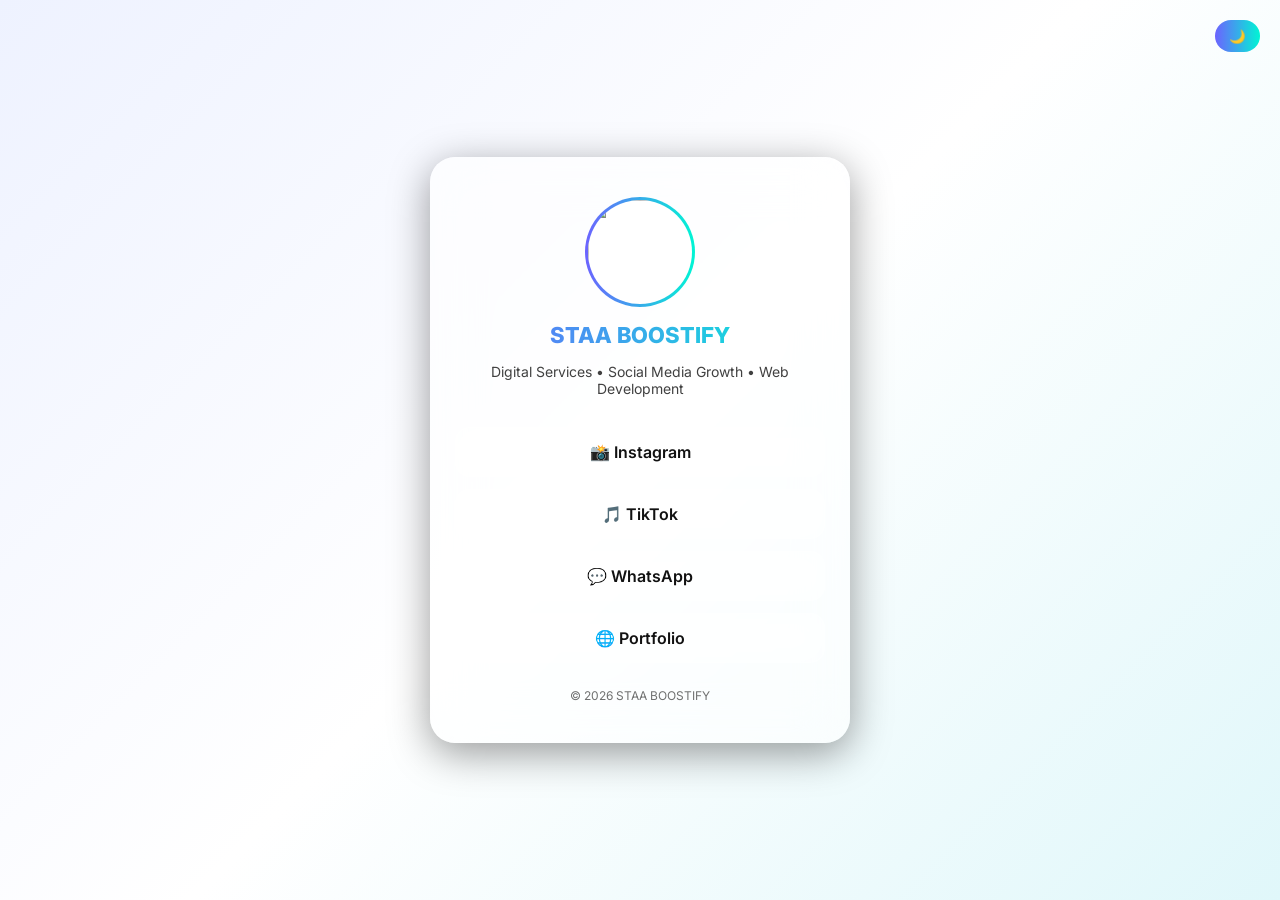
==== index.html @ e07e8918 "Add files via upload" ====
<!DOCTYPE html>
<html lang="id">
<head>
<meta charset="UTF-8">
<meta name="viewport" content="width=device-width, initial-scale=1.0">
<title>STAA BOOSTIFY</title>
<link href="https://fonts.googleapis.com/css2?family=Inter:wght@400;600;700;800&display=swap" rel="stylesheet">

<style>
:root{
  --accent1:#6C63FF;
  --accent2:#00F5D4;
}

*{
  margin:0;
  padding:0;
  box-sizing:border-box;
  font-family:'Inter',sans-serif;
}

body{
  min-height:100vh;
  display:flex;
  justify-content:center;
  align-items:center;
  background:radial-gradient(circle at top left,#0f2027,#203a43,#2c5364);
  color:#fff;
  transition:0.4s ease;
}

body.light{
  background:linear-gradient(135deg,#eef2ff,#ffffff,#e0f7fa);
  color:#111;
}

.toggle{
  position:absolute;
  top:20px;
  right:20px;
  border:none;
  padding:8px 14px;
  border-radius:30px;
  cursor:pointer;
  font-weight:600;
  background:linear-gradient(90deg,var(--accent1),var(--accent2));
  color:#fff;
}

.container{
  width:95%;
  max-width:420px;
  padding:40px 25px;
  border-radius:25px;
  backdrop-filter:blur(25px);
  background:rgba(255,255,255,0.07);
  box-shadow:0 10px 40px rgba(0,0,0,0.4);
  text-align:center;
  animation:fadeUp 1s ease;
}

body.light .container{
  background:rgba(255,255,255,0.6);
}

.profile{
  width:110px;
  height:110px;
  border-radius:50%;
  object-fit:cover;
  border:3px solid transparent;
  background:linear-gradient(#fff,#fff) padding-box,
             linear-gradient(90deg,var(--accent1),var(--accent2)) border-box;
  margin-bottom:15px;
  animation:float 4s ease-in-out infinite;
}

h1{
  font-weight:800;
  font-size:22px;
  background:linear-gradient(90deg,var(--accent1),var(--accent2));
  -webkit-background-clip:text;
  -webkit-text-fill-color:transparent;
}

.bio{
  font-size:14px;
  opacity:0.8;
  margin:15px 0 30px;
}

.link{
  display:block;
  margin:12px 0;
  padding:14px;
  border-radius:15px;
  text-decoration:none;
  font-weight:600;
  color:inherit;
  backdrop-filter:blur(15px);
  background:rgba(255,255,255,0.1);
  border:1px solid rgba(255,255,255,0.2);
  transition:0.4s;
  opacity:0;
  transform:translateY(20px);
}

.link.show{
  opacity:1;
  transform:translateY(0);
}

.link:hover{
  transform:translateY(-5px) scale(1.05);
  background:linear-gradient(90deg,var(--accent1),var(--accent2));
  color:#fff;
}

footer{
  margin-top:25px;
  font-size:12px;
  opacity:0.6;
}

@keyframes fadeUp{
  from{opacity:0; transform:translateY(30px);}
  to{opacity:1; transform:translateY(0);}
}

@keyframes float{
  0%{transform:translateY(0);}
  50%{transform:translateY(-12px);}
  100%{transform:translateY(0);}
}
</style>
</head>

<body>

<button class="toggle" id="themeToggle">🌙</button>

<div class="container">
  <img src="https://via.placeholder.com/150" class="profile">
  <h1>STAA BOOSTIFY</h1>
  <p class="bio">Digital Services • Social Media Growth • Web Development</p>

  <a href="#" class="link">📸 Instagram</a>
  <a href="#" class="link">🎵 TikTok</a>
  <a href="#" class="link">💬 WhatsApp</a>
  <a href="#" class="link">🌐 Portfolio</a>

  <footer>© 2026 STAA BOOSTIFY</footer>
</div>

<script>
const body=document.body;
const toggle=document.getElementById("themeToggle");
const links=document.querySelectorAll(".link");

// Load theme
if(localStorage.getItem("theme")){
  body.classList.toggle("light",localStorage.getItem("theme")==="light");
}else if(window.matchMedia("(prefers-color-scheme: light)").matches){
  body.classList.add("light");
}

function updateIcon(){
  toggle.textContent=body.classList.contains("light")?"🌙":"☀️";
}
updateIcon();

toggle.addEventListener("click",()=>{
  body.classList.toggle("light");
  localStorage.setItem("theme",body.classList.contains("light")?"light":"dark");
  updateIcon();
});

// Smooth reveal link animation
links.forEach((link,i)=>{
  setTimeout(()=>{
    link.classList.add("show");
  },300+(i*150));
});
</script>

</body>
</html>
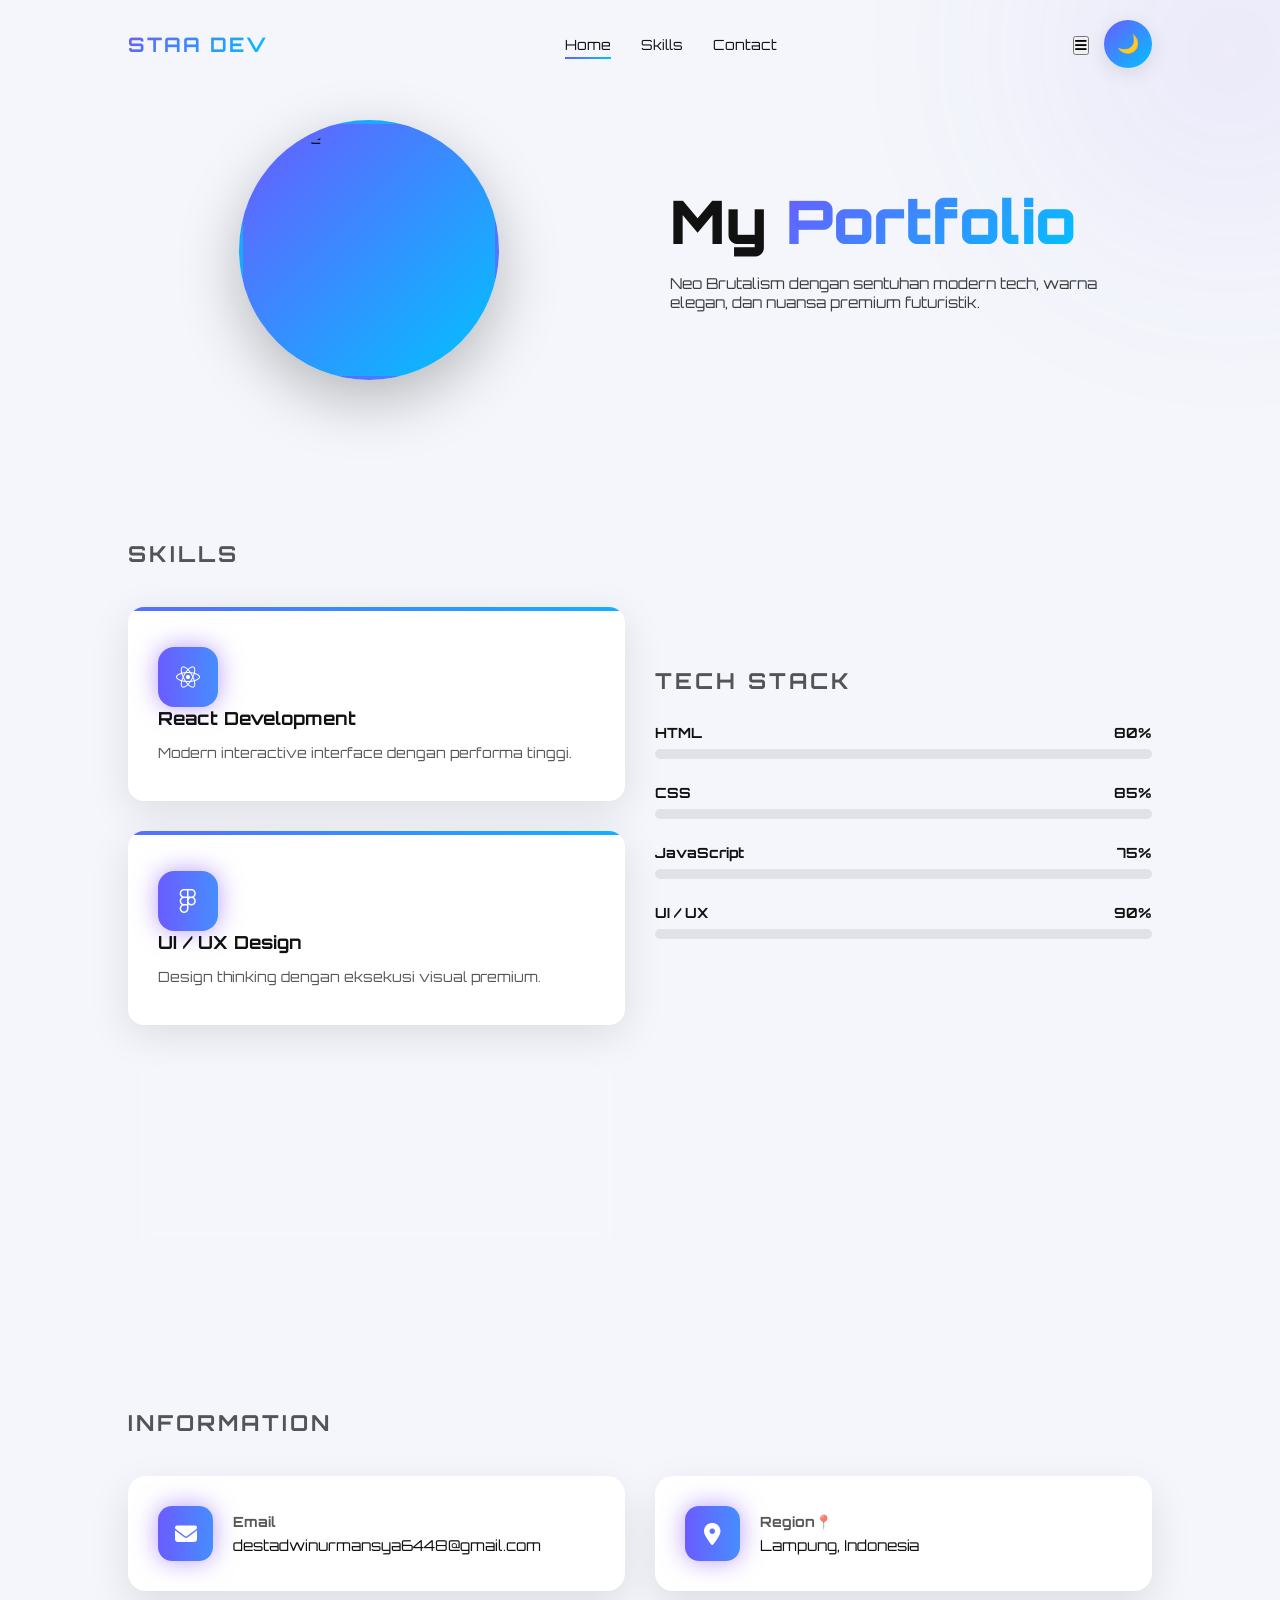
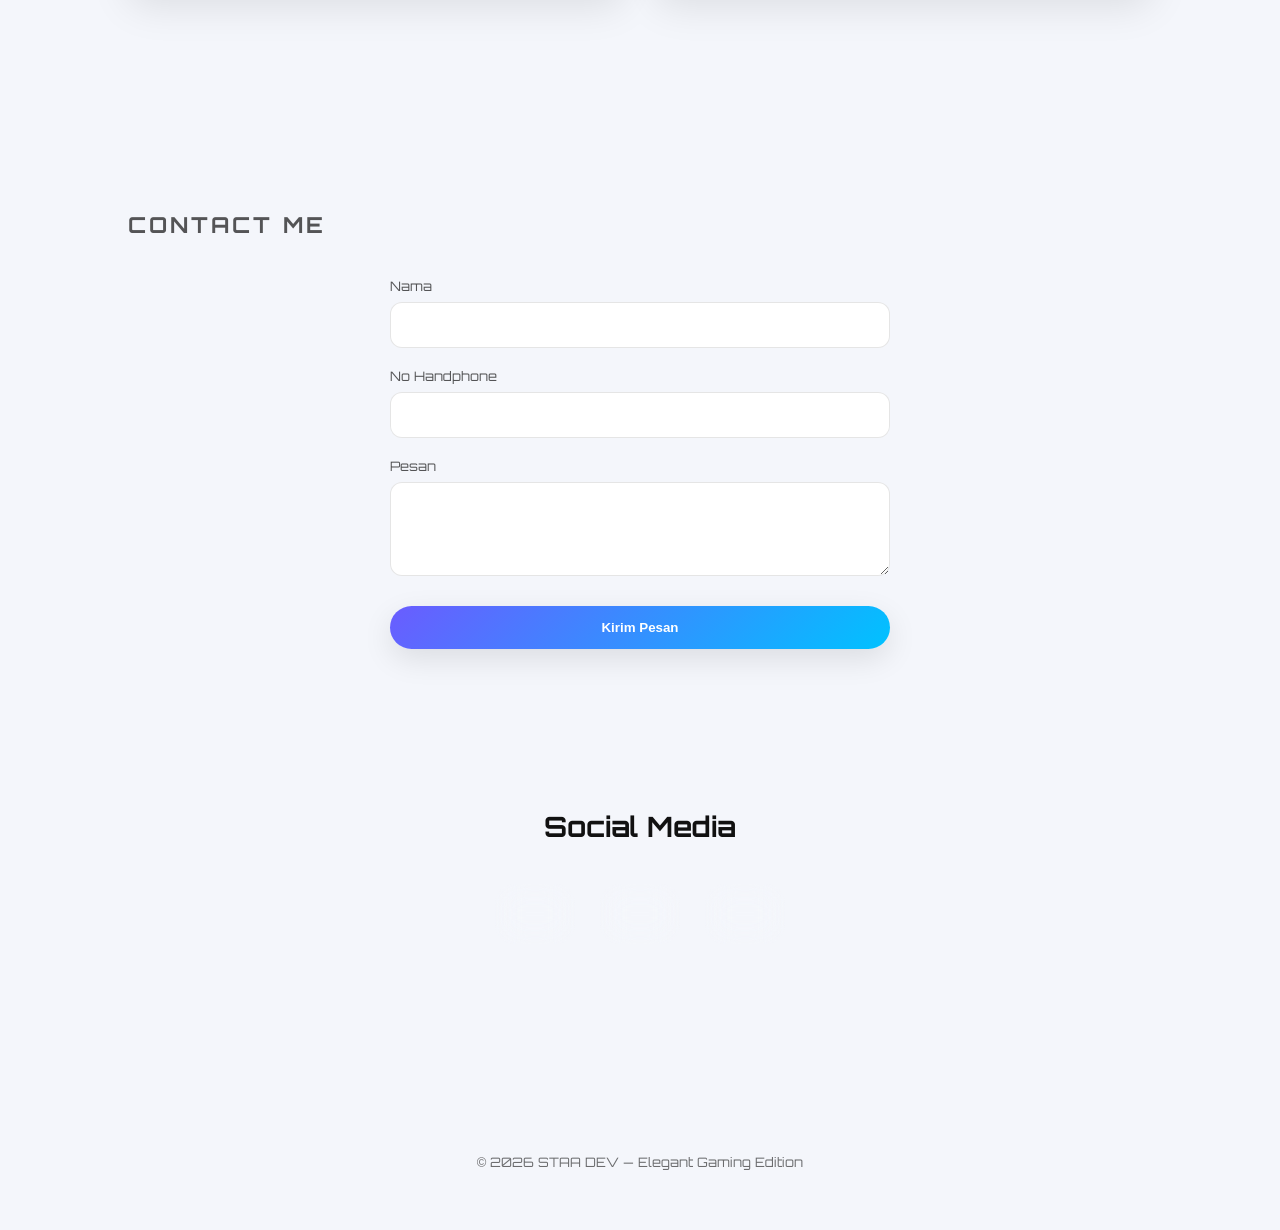
==== commit 8ba7a6ce: "Add files via upload" ====
--- a/index.html
+++ b/index.html
@@ -1,185 +1,897 @@
 <!DOCTYPE html>
 <html lang="id">
 <head>
+  <link rel="stylesheet" href="https://cdnjs.cloudflare.com/ajax/libs/font-awesome/6.5.0/css/all.min.css">
 <meta charset="UTF-8">
 <meta name="viewport" content="width=device-width, initial-scale=1.0">
-<title>STAA BOOSTIFY</title>
-<link href="https://fonts.googleapis.com/css2?family=Inter:wght@400;600;700;800&display=swap" rel="stylesheet">
+<title>STAA DEV | Portfolio</title>
+
+<link href="https://fonts.googleapis.com/css2?family=Orbitron:wght@500;700;900&display=swap" rel="stylesheet">
 
 <style>
-:root{
-  --accent1:#6C63FF;
-  --accent2:#00F5D4;
+#social{
+  padding:80px 10%;
+  text-align:center;
+}
+
+#social h2{
+  margin-bottom:40px;
+  font-size:28px;
+}
+.social-container{
+  display:flex;
+  justify-content:center;
+  align-items:center;
+  gap:25px;
+  flex-wrap:nowrap;
+  overflow-x:auto;
+  padding-bottom:10px;
+  scrollbar-width:none;
+}
+
+.social-container::-webkit-scrollbar{
+  display:none;
+}
+
+.social-card{
+  min-width:80px;
+  height:60px;
+  display:flex;
+  flex-direction:column;
+  align-items:center;
+  justify-content:center;
+  padding:12px;
+  border-radius:20px;
+  text-decoration:none;
+  color:var(--text);
+  background:rgba(255,255,255,0.05);
+  backdrop-filter:blur(15px);
+  transition:.4s ease;
+  font-size:9px;
+}
+
+.social-card i{
+  font-size:14px;
+  margin-bottom:10px;
+  transition:.4s;
+}
+
+/* Hover Elite Glow */
+.social-card:hover{
+  transform:translateY(-8px);
+  box-shadow:0 15px 40px var(--shadow);
+  background:linear-gradient(135deg,#8b5cf6,#06b6d4);
+  color:#fff;
+}
+
+.social-card:hover i{
+  transform:scale(1.2);
+}
+/* NAVBAR BASE */
+#navbar{
+  position:fixed;
+  top:0;
+  left:0;
+  width:100%;
+  padding:20px 10%;
+  display:flex;
+  justify-content:space-between;
+  align-items:center;
+  z-index:1000;
+  transition:.4s ease;
+}
+
+/* Blur on scroll */
+#navbar.scrolled{
+  background:rgba(15,17,23,0.7);
+  backdrop-filter:blur(12px);
+  box-shadow:0 10px 30px rgba(0,0,0,0.2);
+}
+
+/* NAV LINKS DESKTOP */
+.nav-links{
+  display:flex;
+  gap:30px;
+  list-style:none;
+}
+
+.nav-links a{
+  text-decoration:none;
+  color:var(--text);
+  font-size:14px;
+  position:relative;
+  padding-bottom:6px;
+  transition:.3s;
+}
+
+/* Animated underline */
+.nav-links a::after{
+  content:"";
+  position:absolute;
+  bottom:0;
+  left:0;
+  width:0;
+  height:2px;
+  background:var(--gradient);
+  transition:.3s;
+}
+
+.nav-links a:hover::after,
+.nav-links a.active::after{
+  width:100%;
+}
+
+/* NAV RIGHT */
+.nav-right{
+  display:flex;
+  align-items:center;
+  gap:15px;
+}
+
+/* DROPDOWN */
+.dropdown{
+  position:relative;
+}
+
+.dropdown-content{
+  position:absolute;
+  right:0;
+  top:60px;
+  background:rgba(255,255,255,0.05);
+  backdrop-filter:blur(20px);
+  border-radius:16px;
+  box-shadow:0 15px 40px var(--shadow);
+  display:none;
+  flex-direction:column;
+  min-width:180px;
+  padding:10px 0;
+  animation:slideDown .4s ease;
+}
+
+.dropdown-content a{
+  padding:12px 20px;
+  text-decoration:none;
+  color:var(--text);
+  font-size:14px;
+}
+
+.dropdown-content a:hover{
+  background:rgba(139,92,246,0.15);
+}
+
+.dropdown.show .dropdown-content{
+  display:flex;
+}
+
+@keyframes slideDown{
+  from{opacity:0; transform:translateY(-15px);}
+  to{opacity:1; transform:translateY(0);}
+}
+
+/* RESPONSIVE */
+@media(max-width:900px){
+  .nav-links{
+    display:none;
+  }
+}
+/* EMAIL TEXT RESPONSIVE */
+.info-box p{
+  font-size:14px;
+  word-break: break-word;
+  overflow-wrap: break-word;
+}
+
+.info-box a{
+  font-size:13px;
+  opacity:0.8;
+  display:inline-block;
+  max-width:100%;
+  line-height:1.4;
+}
+
+.info-box a:hover{
+  opacity:1;
+  text-decoration:underline;
+}
+/* CONTACT INFO ELITE */
+.contact-info{
+  margin-bottom:60px;
+}
+
+.info-container{
+  display:flex;
+  gap:30px;
+  flex-wrap:wrap;
+}
+
+.info-box{
+  flex:1;
+  min-width:250px;
+  display:flex;
+  align-items:center;
+  gap:20px;
+  padding:30px;
+  border-radius:18px;
+  background:var(--card);
+  box-shadow:0 15px 40px var(--shadow);
+  position:relative;
+  overflow:hidden;
+  transition:.4s;
+}
+
+.info-box::after{
+  content:"";
+  position:absolute;
+  inset:0;
+  background:radial-gradient(circle at top right, rgba(139,92,246,0.15), transparent);
+  opacity:0;
+  transition:.4s;
+}
+
+.info-box:hover::after{
+  opacity:1;
+}
+
+.info-box:hover{
+  transform:translateY(-6px);
+}
+
+.info-icon{
+  width:55px;
+  height:55px;
+  display:flex;
+  align-items:center;
+  justify-content:center;
+  border-radius:14px;
+  font-size:22px;
+  color:#fff;
+  background:linear-gradient(270deg,#8b5cf6,#00f0ff,#6a5cff);
+  background-size:600% 600%;
+  animation:gradientMove 6s ease infinite;
+  box-shadow:0 0 25px rgba(139,92,246,0.6);
+}
+
+.info-box h4{
+  margin-bottom:6px;
+  font-size:14px;
+  opacity:.7;
+}
+
+.info-box p{
+  font-size:15px;
+}
+body::before{
+  content:"";
+  position:fixed;
+  top:-200px;
+  right:-200px;
+  width:500px;
+  height:500px;
+  background:radial-gradient(circle,#8b5cf6 0%,transparent 70%);
+  opacity:0.15;
+  filter:blur(120px);
+  z-index:-1;
+}
+/* Animated Gradient */
+@keyframes gradientMove{
+  0%{background-position:0% 50%}
+  50%{background-position:100% 50%}
+  100%{background-position:0% 50%}
+}
+
+.elite .icon{
+  width:60px;
+  height:60px;
+  border-radius:16px;
+  display:flex;
+  align-items:center;
+  justify-content:center;
+  font-size:24px;
+  color:#fff;
+  background:linear-gradient(270deg,#8b5cf6,#00f0ff,#6a5cff);
+  background-size:600% 600%;
+  animation:gradientMove 6s ease infinite;
+  box-shadow:0 0 25px rgba(139,92,246,0.6);
+  transition:0.4s;
+}
+
+.elite .card{
+  position:relative;
+  overflow:hidden;
+  backdrop-filter:blur(10px);
+}
+
+.elite .card::after{
+  content:"";
+  position:absolute;
+  inset:0;
+  background:radial-gradient(circle at top right, rgba(139,92,246,0.15), transparent);
+  opacity:0;
+  transition:.4s;
+}
+
+.elite .card:hover::after{
+  opacity:1;
+}
+
+.elite .card:hover .icon{
+  transform:scale(1.15) rotate(8deg);
+  box-shadow:0 0 40px rgba(0,240,255,0.9);
+}
+/* CONTACT FORM */
+.contact-form{
+  max-width:500px;
+  margin:auto;
+  display:flex;
+  flex-direction:column;
+  gap:20px;
+}
+
+.input-group{
+  display:flex;
+  flex-direction:column;
+  gap:8px;
+}
+
+.input-group label{
+  font-size:13px;
+  opacity:.7;
+}
+
+.input-group input,
+.input-group textarea{
+  padding:14px;
+  border-radius:12px;
+  border:1px solid rgba(0,0,0,0.1);
+  background:var(--card);
+  color:var(--text);
+  font-family:inherit;
+}
+
+body.dark .input-group input,
+body.dark .input-group textarea{
+  border:1px solid rgba(255,255,255,0.1);
+}
+
+.send-btn{
+  margin-top:10px;
+  padding:14px;
+  border:none;
+  border-radius:30px;
+  background:var(--gradient);
+  color:#fff;
+  font-weight:600;
+  cursor:pointer;
+  box-shadow:0 10px 30px var(--shadow);
+}
+
+.send-btn:hover{
+  transform:translateY(-3px);
+}
+:root {
+  --bg: #f4f6fb;
+  --text: #111;
+  --card: #ffffff;
+  --gradient: linear-gradient(135deg,#6a5cff,#00c2ff);
+  --shadow: rgba(0,0,0,0.1);
+}
+
+body.dark {
+  --bg: #0f1117;
+  --text: #f5f5f5;
+  --card: #1b1f2a;
+  --gradient: linear-gradient(135deg,#8b5cf6,#00f0ff);
+  --shadow: rgba(0,0,0,0.4);
 }
 
 *{
   margin:0;
   padding:0;
   box-sizing:border-box;
-  font-family:'Inter',sans-serif;
+  transition: all .35s ease;
 }
 
 body{
-  min-height:100vh;
-  display:flex;
-  justify-content:center;
+  font-family:'Orbitron',sans-serif;
+  background:var(--bg);
+  color:var(--text);
+  scroll-behavior:smooth;
+}
+
+/* NAV */
+nav{
+  display:flex;
+  justify-content:space-between;
   align-items:center;
-  background:radial-gradient(circle at top left,#0f2027,#203a43,#2c5364);
-  color:#fff;
-  transition:0.4s ease;
-}
-
-body.light{
-  background:linear-gradient(135deg,#eef2ff,#ffffff,#e0f7fa);
-  color:#111;
-}
-
-.toggle{
-  position:absolute;
-  top:20px;
-  right:20px;
-  border:none;
-  padding:8px 14px;
-  border-radius:30px;
-  cursor:pointer;
-  font-weight:600;
-  background:linear-gradient(90deg,var(--accent1),var(--accent2));
-  color:#fff;
-}
-
-.container{
-  width:95%;
-  max-width:420px;
-  padding:40px 25px;
-  border-radius:25px;
-  backdrop-filter:blur(25px);
-  background:rgba(255,255,255,0.07);
-  box-shadow:0 10px 40px rgba(0,0,0,0.4);
-  text-align:center;
-  animation:fadeUp 1s ease;
-}
-
-body.light .container{
-  background:rgba(255,255,255,0.6);
-}
-
-.profile{
-  width:110px;
-  height:110px;
-  border-radius:50%;
-  object-fit:cover;
-  border:3px solid transparent;
-  background:linear-gradient(#fff,#fff) padding-box,
-             linear-gradient(90deg,var(--accent1),var(--accent2)) border-box;
-  margin-bottom:15px;
-  animation:float 4s ease-in-out infinite;
-}
-
-h1{
-  font-weight:800;
-  font-size:22px;
-  background:linear-gradient(90deg,var(--accent1),var(--accent2));
+  padding:25px 10%;
+}
+
+.logo{
+  font-weight:700;
+  font-size:20px;
+  letter-spacing:2px;
+  background:var(--gradient);
   -webkit-background-clip:text;
   -webkit-text-fill-color:transparent;
 }
 
-.bio{
+.toggle{
+  width:48px;
+  height:48px;
+  border-radius:50%;
+  border:none;
+  background:var(--gradient);
+  color:#fff;
+  font-size:18px;
+  cursor:pointer;
+  box-shadow:0 5px 20px var(--shadow);
+}
+
+.toggle:hover{
+  transform:scale(1.1);
+}
+
+/* HERO */
+.hero{
+  padding:120px 10% 80px;
+}
+
+.hero h1{
+  font-size:60px;
+  font-weight:900;
+  line-height:1.1;
+  margin-bottom:20px;
+}
+
+.hero h1 span{
+  background:var(--gradient);
+  -webkit-background-clip:text;
+  -webkit-text-fill-color:transparent;
+}
+
+.hero p{
+  max-width:500px;
+  opacity:.8;
+  font-size:15px;
+}
+/* HERO LAYOUT */
+.hero-container{
+  display:flex;
+  align-items:center;
+  justify-content:space-between;
+  gap:60px;
+  flex-wrap:wrap;
+}
+
+.hero-text{
+  flex:1;
+}
+
+.hero-image{
+  flex:1;
+  display:flex;
+  justify-content:center;
+  pointer-events: none;
+  user-select: none;
+  -webkit-user-drag: none;
+}
+
+.hero-image img{
+  width:260px;
+  height:260px;
+  object-fit:cover;
+  border-radius:50%;
+  box-shadow:0 20px 60px rgba(0,0,0,0.25);
+  border:4px solid transparent;
+  background:var(--gradient);
+  padding:4px;
+}
+
+body.dark .hero-image img{
+  box-shadow:0 20px 60px rgba(0,0,0,0.6);
+}
+
+/* Responsive */
+@media(max-width:900px){
+  .hero-container{
+    flex-direction:column;
+    text-align:center;
+  }
+}
+
+/* SECTION */
+.section{
+  padding:80px 10%;
+}
+
+.section h2{
+  margin-bottom:40px;
+  font-size:22px;
+  letter-spacing:3px;
+  opacity:.7;
+}
+
+.cards{
+  display:grid;
+  grid-template-columns:repeat(auto-fit,minmax(260px,1fr));
+  gap:30px;
+}
+
+.card{
+  background:var(--card);
+  padding:40px 30px;
+  border-radius:16px;
+  box-shadow:0 10px 40px var(--shadow);
+  position:relative;
+  overflow:hidden;
+}
+
+.card::before{
+  content:"";
+  position:absolute;
+  width:150%;
+  height:4px;
+  top:0;
+  left:-25%;
+  background:var(--gradient);
+}
+
+.card h3{
+  margin-bottom:15px;
+  font-size:18px;
+}
+
+.card p{
   font-size:14px;
-  opacity:0.8;
-  margin:15px 0 30px;
-}
-
-.link{
-  display:block;
-  margin:12px 0;
-  padding:14px;
-  border-radius:15px;
-  text-decoration:none;
-  font-weight:600;
-  color:inherit;
-  backdrop-filter:blur(15px);
-  background:rgba(255,255,255,0.1);
-  border:1px solid rgba(255,255,255,0.2);
-  transition:0.4s;
-  opacity:0;
-  transform:translateY(20px);
-}
-
-.link.show{
-  opacity:1;
-  transform:translateY(0);
-}
-
-.link:hover{
-  transform:translateY(-5px) scale(1.05);
-  background:linear-gradient(90deg,var(--accent1),var(--accent2));
-  color:#fff;
-}
-
+  opacity:.7;
+}
+
+.card:hover{
+  transform:translateY(-8px);
+}
+
+/* FOOTER */
 footer{
-  margin-top:25px;
-  font-size:12px;
-  opacity:0.6;
-}
-
-@keyframes fadeUp{
-  from{opacity:0; transform:translateY(30px);}
-  to{opacity:1; transform:translateY(0);}
-}
-
-@keyframes float{
-  0%{transform:translateY(0);}
-  50%{transform:translateY(-12px);}
-  100%{transform:translateY(0);}
+  padding:60px 10%;
+  text-align:center;
+  font-size:13px;
+  opacity:.6;
+  margin-top:60px;
+}
+
+/* RESPONSIVE */
+@media(max-width:768px){
+  .hero h1{
+    font-size:38px;
+  }
+}
+/* SKILL BAR */
+.skill-box{
+  margin-bottom:25px;
+}
+
+.skill-box h4{
+  font-size:14px;
+  margin-bottom:8px;
+  display:flex;
+  justify-content:space-between;
+}
+
+.skill-bar{
+  width:100%;
+  height:10px;
+  background:rgba(0,0,0,0.08);
+  border-radius:20px;
+  overflow:hidden;
+}
+
+body.dark .skill-bar{
+  background:rgba(255,255,255,0.08);
+}
+
+.skill-progress{
+  height:100%;
+  background:var(--gradient);
+  width:0;
+  border-radius:20px;
+  transition:width 1.5s ease;
 }
 </style>
+<link rel="stylesheet" href="https://cdnjs.cloudflare.com/ajax/libs/font-awesome/6.5.0/css/all.min.css">
+<link rel="stylesheet" href="https://cdnjs.cloudflare.com/ajax/libs/font-awesome/6.5.0/css/all.min.css">
+<script src="https://unpkg.com/scrollreveal"></script>
 </head>
 
 <body>
-
-<button class="toggle" id="themeToggle">🌙</button>
-
-<div class="container">
-  <img src="https://via.placeholder.com/150" class="profile">
-  <h1>STAA BOOSTIFY</h1>
-  <p class="bio">Digital Services • Social Media Growth • Web Development</p>
-
-  <a href="#" class="link">📸 Instagram</a>
-  <a href="#" class="link">🎵 TikTok</a>
-  <a href="#" class="link">💬 WhatsApp</a>
-  <a href="#" class="link">🌐 Portfolio</a>
-
-  <footer>© 2026 STAA BOOSTIFY</footer>
+<nav id="navbar">
+  <div class="logo">STAA DEV</div>
+
+  <ul class="nav-links">
+    <li><a href="#" class="nav-link active">Home</a></li>
+    <li><a href="#skills" class="nav-link">Skills</a></li>
+    <li><a href="#contact" class="nav-link">Contact</a></li>
+  </ul>
+
+  <div class="nav-right">
+
+    <!-- MEGA DROPDOWN -->
+    <div class="dropdown">
+      <button class="dropbtn">
+        <i class="fas fa-bars"></i>
+      </button>
+
+      <div class="dropdown-content">
+        <a href="#">Home</a>
+        <a href="#skills">Skills</a>
+        <a href="#contact">Contact</a>
+      </div>
+    </div>
+
+    <!-- TOGGLE -->
+    <button class="toggle" onclick="toggleMode()">
+      <span id="icon">🌙</span>
+    </button>
+
+  </div>
+</nav>
+
+
+<section class="hero">
+  <div class="hero-container">
+
+    <div class="hero-image">
+      <img src="https://i.pravatar.cc/300" alt="Profile">
+    </div>
+        <div class="hero-text">
+      <h1>My <span>Portfolio</span></h1>
+      <p>Neo Brutalism dengan sentuhan modern tech, warna elegan, dan nuansa premium futuristik.</p>
+    </div>
+
+  </div>
+</section>
+
+<section class="section">
+
+  <h2>SKILLS</h2><div class="cards">
+<div class="cards elite">
+
+  <div class="card reveal">
+    <div class="icon glow"><i class="fab fa-react"></i></div>
+    <h3>React Development</h3>
+    <p>Modern interactive interface dengan performa tinggi.</p>
+  </div>
+
+  <div class="card reveal">
+    <div class="icon glow"><i class="fab fa-figma"></i></div>
+    <h3>UI / UX Design</h3>
+    <p>Design thinking dengan eksekusi visual premium.</p>
+  </div>
+
+  <div class="card reveal">
+    <div class="icon glow"><i class="fab fa-node-js"></i></div>
+    <h3>Backend & API</h3>
+    <p>Struktur sistem scalable dan secure.</p>
+  </div>
+
 </div>
+  <div style="margin-top:60px;">
+  <h2 style="margin-bottom:30px;">TECH STACK</h2>
+
+  <div class="skill-box">
+    <h4><span>HTML</span><span>80%</span></h4>
+    <div class="skill-bar">
+      <div class="skill-progress" data-progress="80%"></div>
+    </div>
+  </div>
+
+  <div class="skill-box">
+    <h4><span>CSS</span><span>85%</span></h4>
+    <div class="skill-bar">
+      <div class="skill-progress" data-progress="85%"></div>
+    </div>
+  </div>
+
+  <div class="skill-box">
+    <h4><span>JavaScript</span><span>75%</span></h4>
+    <div class="skill-bar">
+      <div class="skill-progress" data-progress="75%"></div>
+    </div>
+  </div>
+
+  <div class="skill-box">
+    <h4><span>UI / UX</span><span>90%</span></h4>
+    <div class="skill-bar">
+      <div class="skill-progress" data-progress="90%"></div>
+    </div>
+  </div>
+
+</div>
+</section>
+<section class="section contact-info">
+  <h2>INFORMATION</h2>
+<div class="info-container">
+
+  <!-- EMAIL DI ATAS -->
+  <div class="info-box reveal">
+    <div class="info-icon"><i class="fas fa-envelope"></i></div>
+    <div>
+      <h4>Email</h4>
+      <p>destadwinurmansya6448@gmail.com</p>
+    </div>
+  </div>
+
+  <!-- REGION DI BAWAH -->
+  <div class="info-box reveal">
+    <div class="info-icon"><i class="fas fa-location-dot"></i></div>
+    <div>
+      <h4>Region📍</h4>
+      <p>Lampung, Indonesia</p>
+    </div>
+  </div>
+
+</div>
+
+
+  </div>
+</section>
+<section class="section" id="contact">
+  <h2>CONTACT ME</h2>
+
+  <form id="contactForm" class="contact-form">
+
+    <div class="input-group">
+      <label>Nama</label>
+      <input type="text" id="nama" required>
+    </div>
+
+    <div class="input-group">
+      <label>No Handphone</label>
+      <input type="text" id="hp" required>
+    </div>
+
+    <div class="input-group">
+      <label>Pesan</label>
+      <textarea id="pesan" rows="4" required></textarea>
+    </div>
+
+    <button type="submit" class="send-btn">Kirim Pesan</button>
+
+  </form>
+</section>
+<section id="social">
+  <h2>Social Media</h2>
+
+  <div class="social-container">
+    <a href="https://instagram.com/USERNAME" target="_blank" class="social-card">
+      <i class="fab fa-instagram"></i>
+      <span>Instagram</span>
+    </a>
+
+    <a href="https://tiktok.com/@USERNAME" target="_blank" class="social-card">
+      <i class="fab fa-tiktok"></i>
+      <span>TikTok</span>
+    </a>
+
+    <a href="https://github.com/USERNAME" target="_blank" class="social-card">
+      <i class="fab fa-github"></i>
+      <span>GitHub</span>
+    </a>
+  </div>
+</section>
+<footer>
+  © 2026 STAA DEV — Elegant Gaming Edition
+</footer>
 
 <script>
+  ScrollReveal().reveal('.reveal', {
+  distance: '50px',
+  duration: 1000,
+  easing: 'ease-in-out',
+  origin: 'bottom',
+  interval: 200
+});
+  // Progress animation saat discroll
+const progressBars=document.querySelectorAll(".skill-progress");
+
+const observer=new IntersectionObserver(entries=>{
+  entries.forEach(entry=>{
+    if(entry.isIntersecting){
+      entry.target.style.width=entry.target.dataset.progress;
+    }
+  });
+},{threshold:0.5});
+
+progressBars.forEach(bar=>{
+  observer.observe(bar);
+});
+
 const body=document.body;
-const toggle=document.getElementById("themeToggle");
-const links=document.querySelectorAll(".link");
-
-// Load theme
-if(localStorage.getItem("theme")){
-  body.classList.toggle("light",localStorage.getItem("theme")==="light");
-}else if(window.matchMedia("(prefers-color-scheme: light)").matches){
-  body.classList.add("light");
-}
-
-function updateIcon(){
-  toggle.textContent=body.classList.contains("light")?"🌙":"☀️";
-}
-updateIcon();
-
-toggle.addEventListener("click",()=>{
-  body.classList.toggle("light");
-  localStorage.setItem("theme",body.classList.contains("light")?"light":"dark");
-  updateIcon();
+const icon=document.getElementById("icon");
+
+if(window.matchMedia("(prefers-color-scheme: dark)").matches){
+  body.classList.add("dark");
+  icon.textContent="☀";
+}
+
+function toggleMode(){
+  body.classList.toggle("dark");
+  icon.textContent=body.classList.contains("dark")?"☀":"🌙";
+}
+document.getElementById("contactForm").addEventListener("submit", function(e){
+  e.preventDefault();
+
+  const nama = document.getElementById("nama").value;
+  const hp = document.getElementById("hp").value;
+  const pesan = document.getElementById("pesan").value;
+
+  const subject = encodeURIComponent("Pesan dari Website Portfolio");
+  const body = encodeURIComponent(
+    "Nama: " + nama + "\n" +
+    "No HP: " + hp + "\n\n" +
+    "Pesan:\n" + pesan
+  );
+
+  window.location.href = 
+    "mailto:destadwinurmansya6448@gmail.com?subject=" + subject + "&body=" + body;
 });
-
-// Smooth reveal link animation
-links.forEach((link,i)=>{
-  setTimeout(()=>{
-    link.classList.add("show");
-  },300+(i*150));
+// Navbar blur on scroll
+const navbar=document.getElementById("navbar");
+
+window.addEventListener("scroll",()=>{
+  if(window.scrollY>50){
+    navbar.classList.add("scrolled");
+  }else{
+    navbar.classList.remove("scrolled");
+  }
+});
+
+// Dropdown toggle
+const dropdown=document.querySelector(".dropdown");
+const dropbtn=document.querySelector(".dropbtn");
+
+dropbtn.addEventListener("click",()=>{
+  dropdown.classList.toggle("show");
+});
+
+window.addEventListener("click",(e)=>{
+  if(!dropdown.contains(e.target)){
+    dropdown.classList.remove("show");
+  }
+});
+
+// Active link highlight on scroll
+const sections=document.querySelectorAll("section");
+const navLinks=document.querySelectorAll(".nav-link");
+
+window.addEventListener("scroll",()=>{
+  let current="";
+
+  sections.forEach(section=>{
+    const sectionTop=section.offsetTop-120;
+    if(pageYOffset>=sectionTop){
+      current=section.getAttribute("id");
+    }
+  });
+
+  navLinks.forEach(link=>{
+    link.classList.remove("active");
+    if(link.getAttribute("href")==="#"+current){
+      link.classList.add("active");
+    }
+  });
+});
+// Disable klik kanan
+document.addEventListener("contextmenu", function(e){
+  if(e.target.classList.contains("profile-img")){
+    e.preventDefault();
+  }
+});
+
+// Disable drag
+document.addEventListener("dragstart", function(e){
+  if(e.target.classList.contains("hero-image")){
+    e.preventDefault();
+  }
 });
 </script>
 
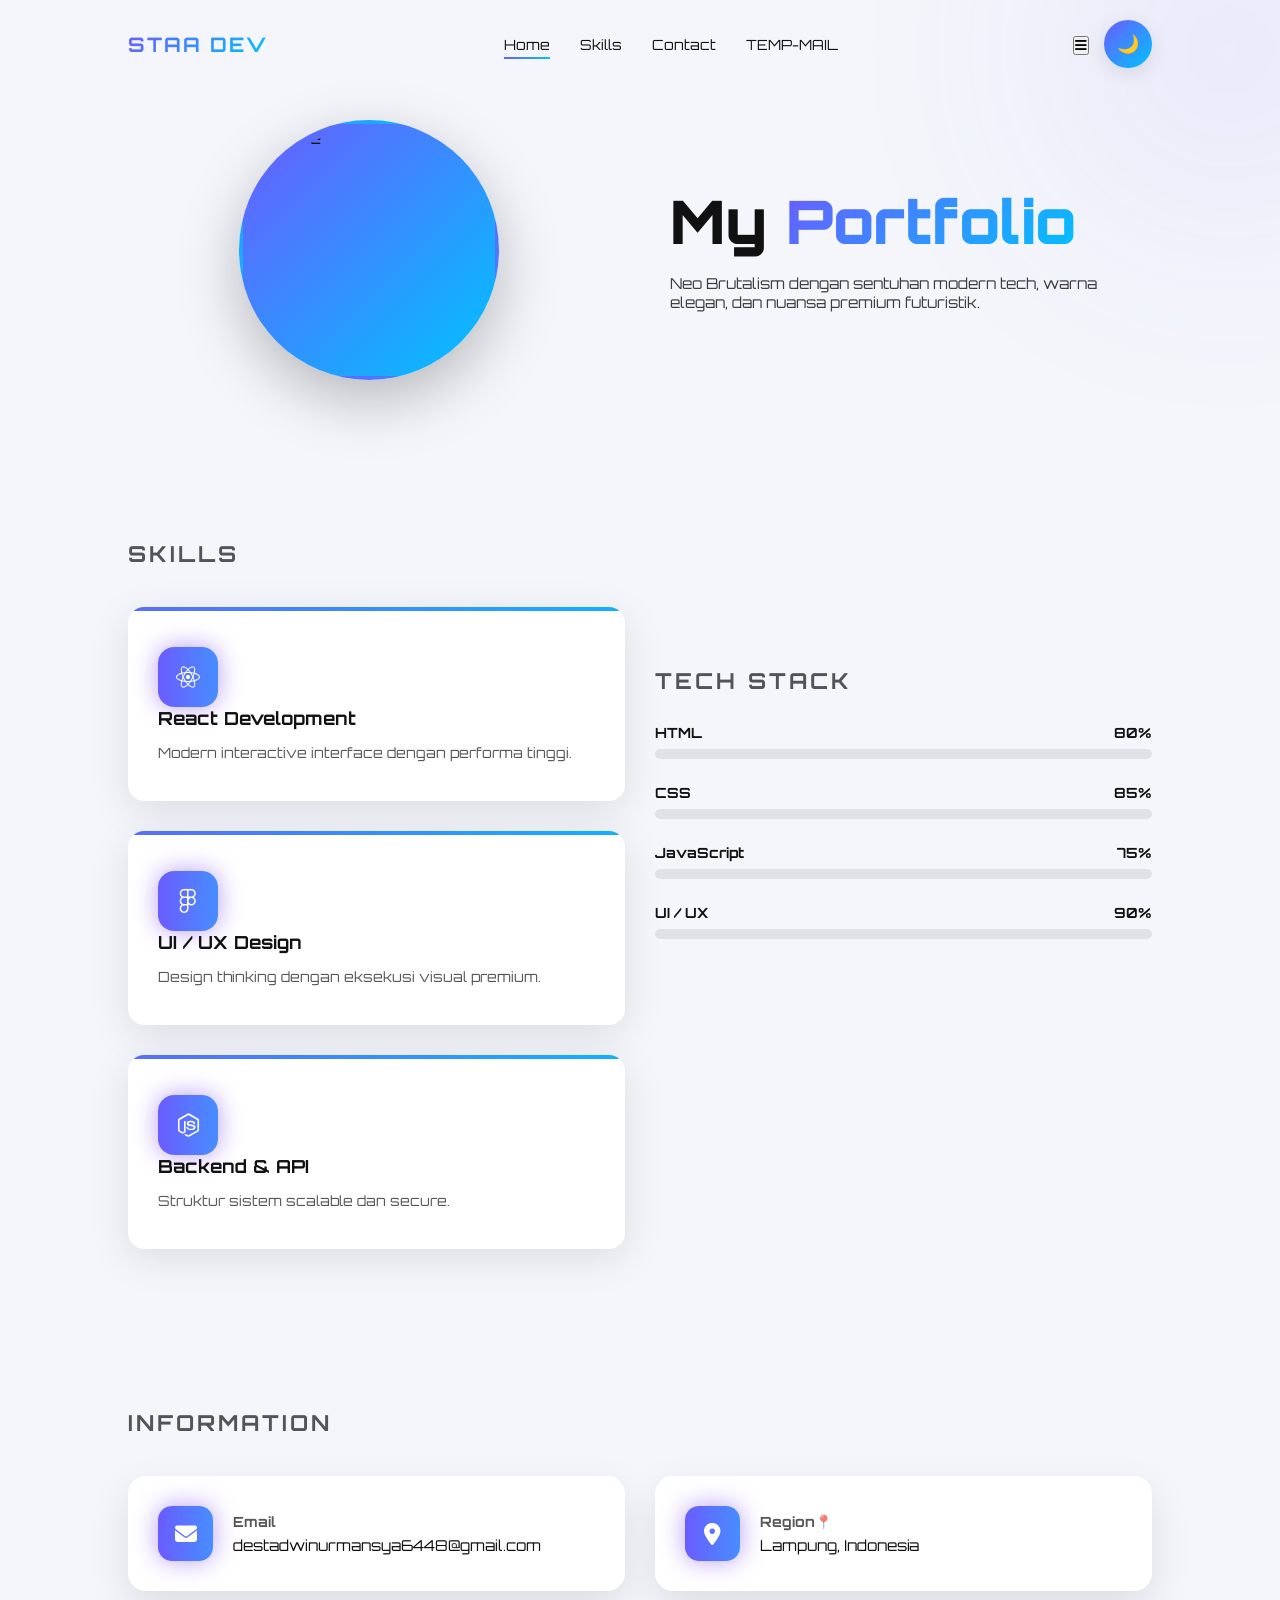
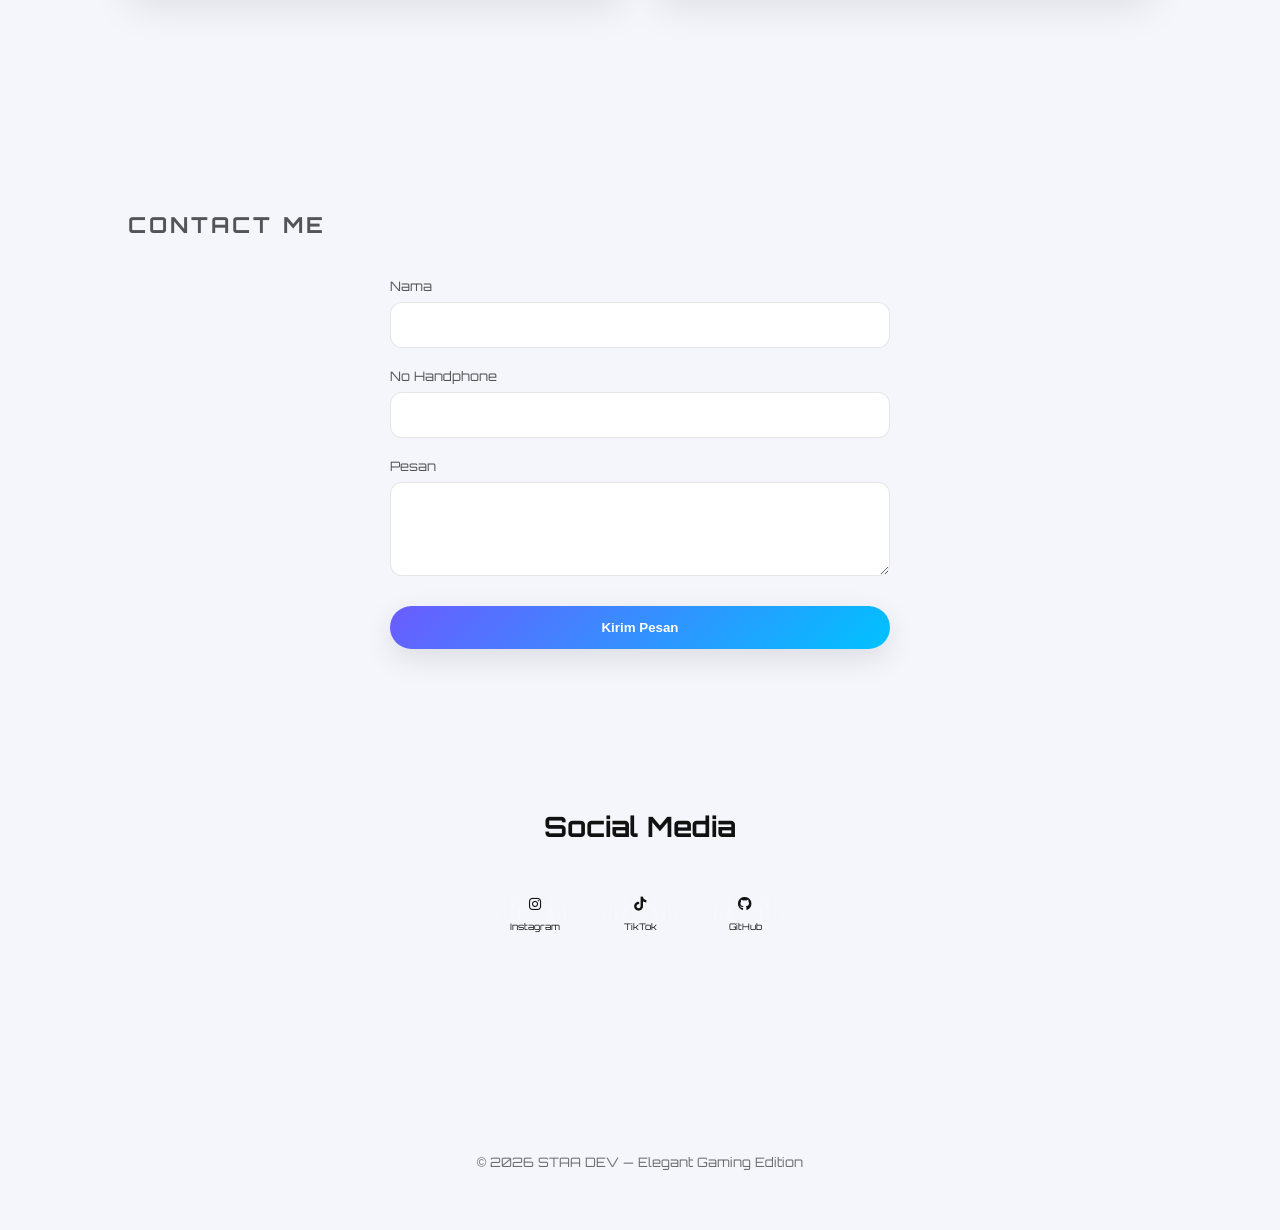
==== commit 32c3d987: "Add files via upload" ====
--- a/index.html
+++ b/index.html
@@ -610,6 +610,7 @@
     <li><a href="#" class="nav-link active">Home</a></li>
     <li><a href="#skills" class="nav-link">Skills</a></li>
     <li><a href="#contact" class="nav-link">Contact</a></li>
+      <li><a href="tempmailv2.html" class="nav-link">TEMP-MAIL</a></li>
   </ul>
 
   <div class="nav-right">
@@ -624,6 +625,7 @@
         <a href="#">Home</a>
         <a href="#skills">Skills</a>
         <a href="#contact">Contact</a>
+               <a href="tempmailv2.html">TEMP-MAIL</a>
       </div>
     </div>
 
@@ -640,7 +642,7 @@
   <div class="hero-container">
 
     <div class="hero-image">
-      <img src="https://i.pravatar.cc/300" alt="Profile">
+      <img src="https://i.ibb.co.com/hx8pbwpq/file-00000000b15c7207a0584ae7d23edd1a.png" alt="Profile">
     </div>
         <div class="hero-text">
       <h1>My <span>Portfolio</span></h1>
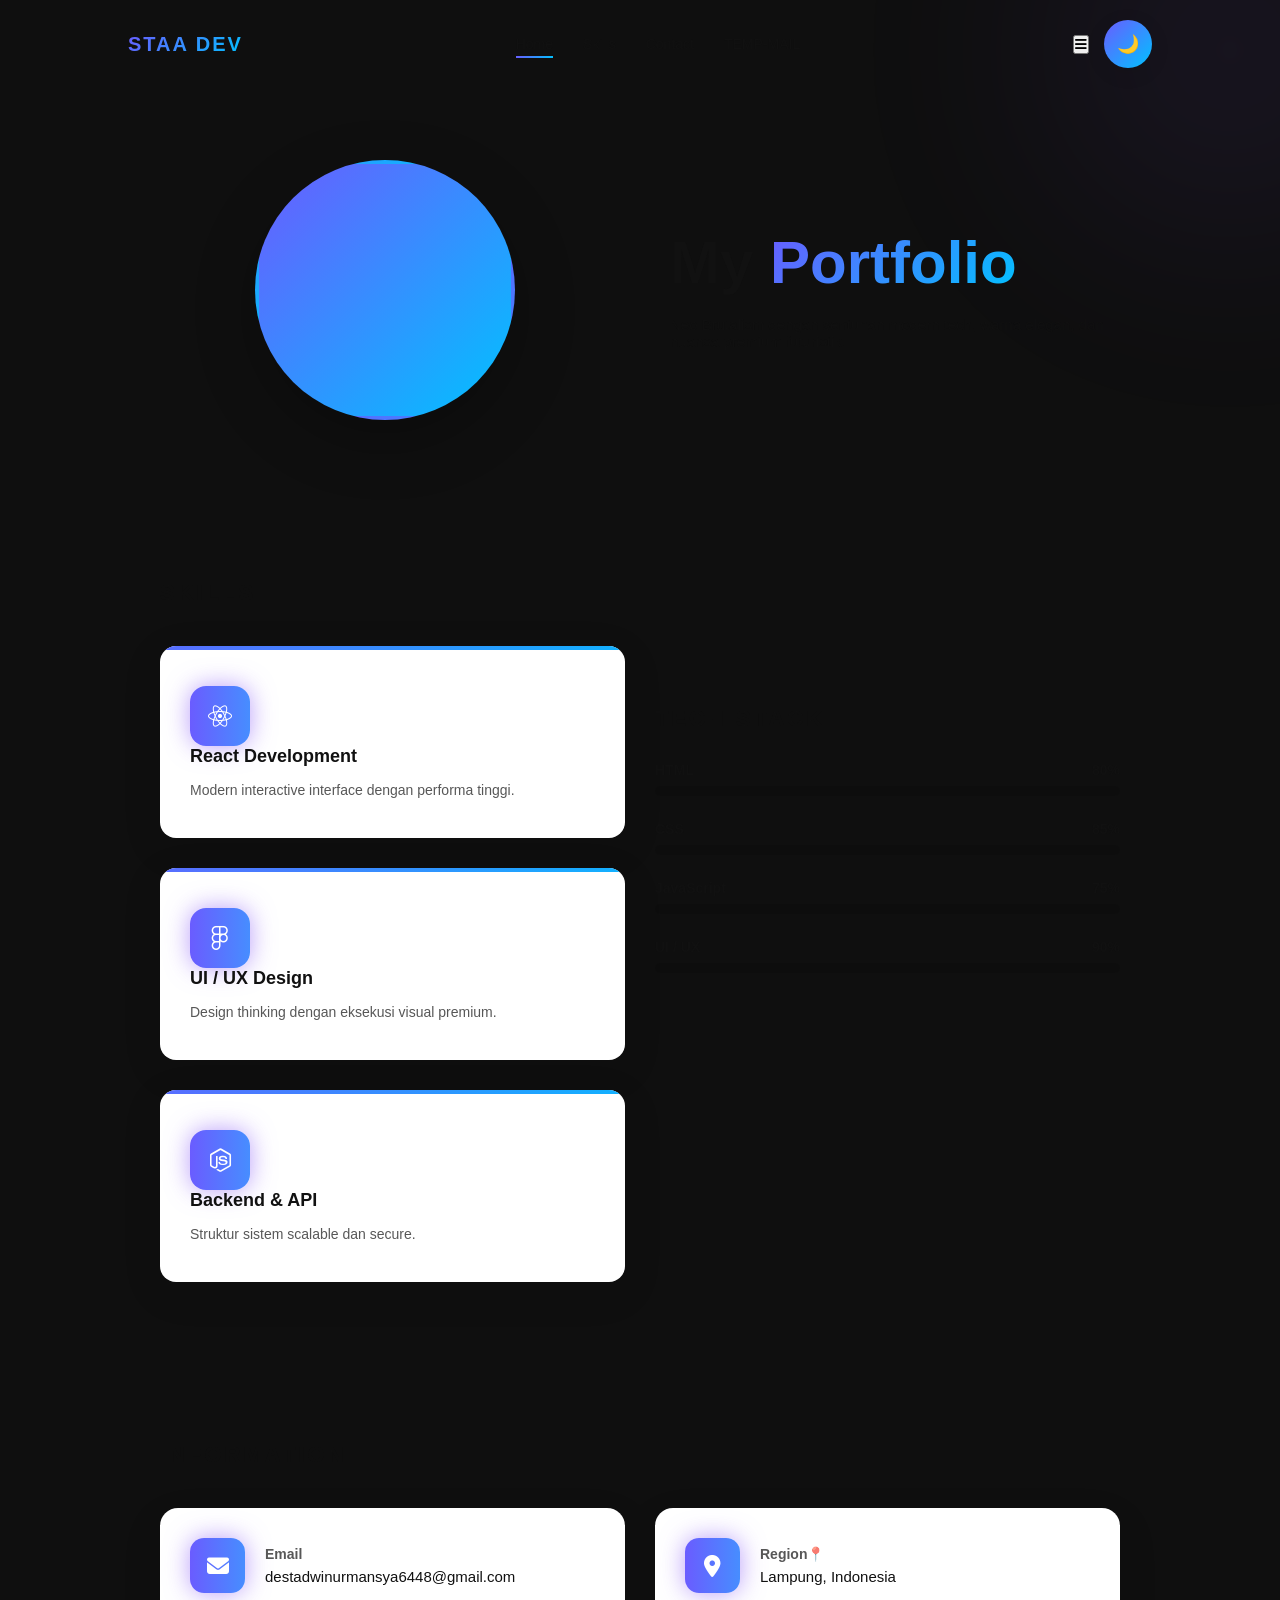
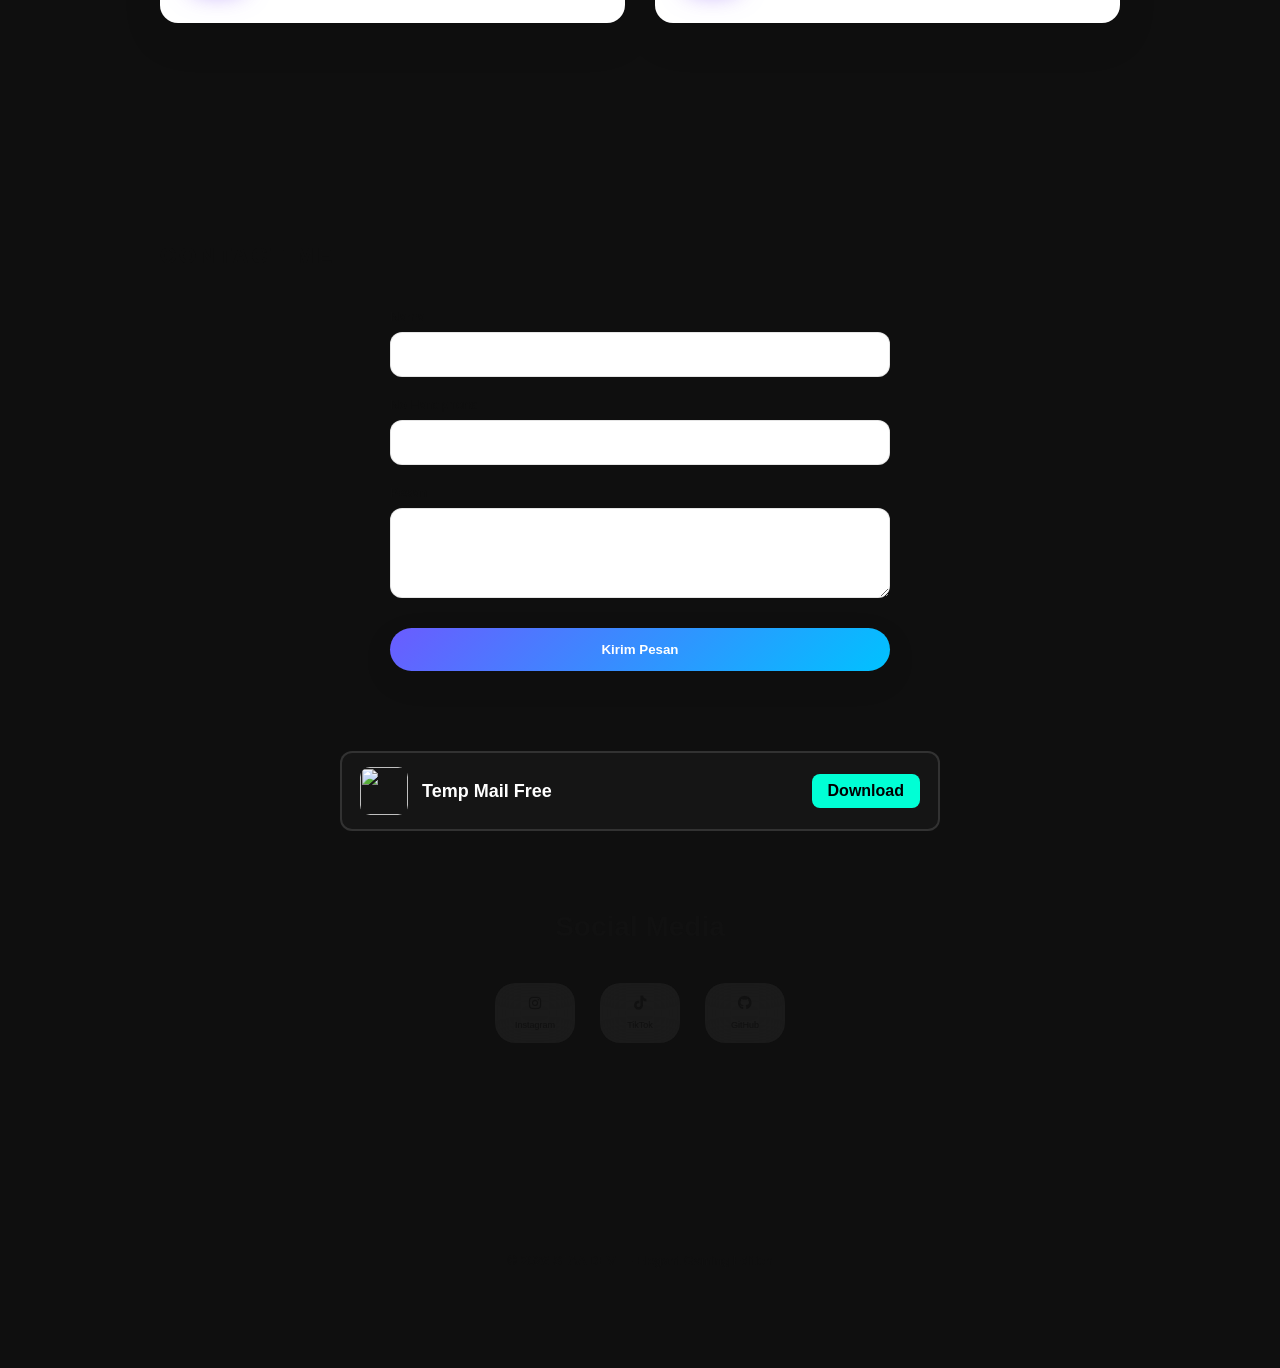
==== commit 28a7d116: "Add files via upload" ====
--- a/index.html
+++ b/index.html
@@ -596,6 +596,62 @@
   border-radius:20px;
   transition:width 1.5s ease;
 }
+body{
+background:#0f0f0f;
+font-family:Arial, Helvetica, sans-serif;
+padding:40px;
+}
+
+.app-box{
+display:flex;
+align-items:center;
+justify-content:space-between;
+background:#151515;
+border:2px solid #ffffff20;
+padding:14px 18px;
+border-radius:12px;
+max-width:600px;
+margin:auto;
+transition:0.3s;
+}
+
+.app-box:hover{
+border-color:#00ffd5;
+transform:translateY(-3px);
+}
+
+.app-left{
+display:flex;
+align-items:center;
+gap:14px;
+}
+
+.app-icon{
+width:48px;
+height:48px;
+border-radius:10px;
+object-fit:cover;
+}
+
+.app-name{
+font-size:18px;
+font-weight:600;
+color:white;
+}
+
+.download-btn{
+background:#00ffd5;
+color:#000;
+padding:8px 16px;
+border-radius:8px;
+text-decoration:none;
+font-weight:bold;
+transition:0.2s;
+}
+
+.download-btn:hover{
+background:#00c9a7;
+}
 </style>
 <link rel="stylesheet" href="https://cdnjs.cloudflare.com/ajax/libs/font-awesome/6.5.0/css/all.min.css">
 <link rel="stylesheet" href="https://cdnjs.cloudflare.com/ajax/libs/font-awesome/6.5.0/css/all.min.css">
@@ -760,6 +816,20 @@
 
   </form>
 </section>
+<div class="app-box">
+
+<div class="app-left">
+<img src="https://i.ibb.co.com/JRRzFXj9/file-000000004c2c71fd9fdfe771d6965519.png" class="app-icon">
+<div class="app-name">
+Temp Mail Free
+</div>
+</div>
+
+<a href="app-release.apk" class="download-btn">
+Download
+</a>
+
+</div>
 <section id="social">
   <h2>Social Media</h2>
 
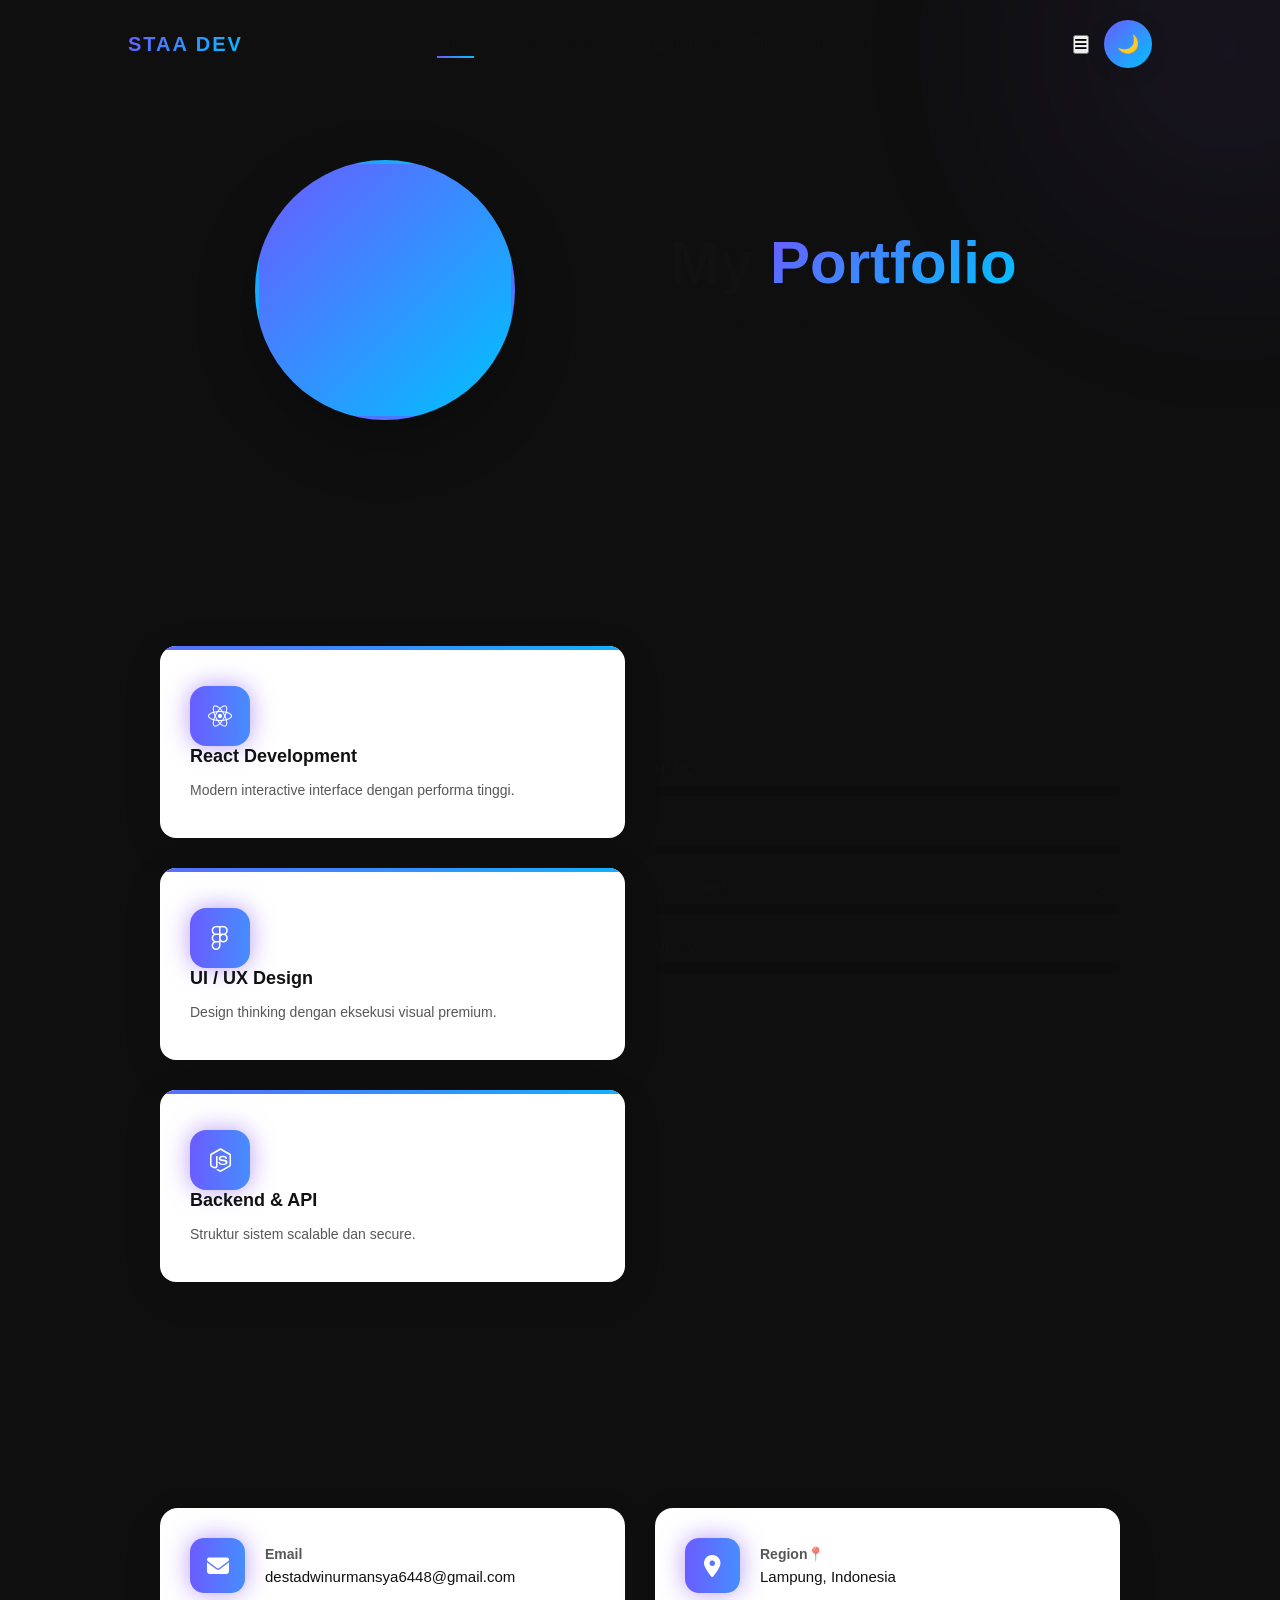
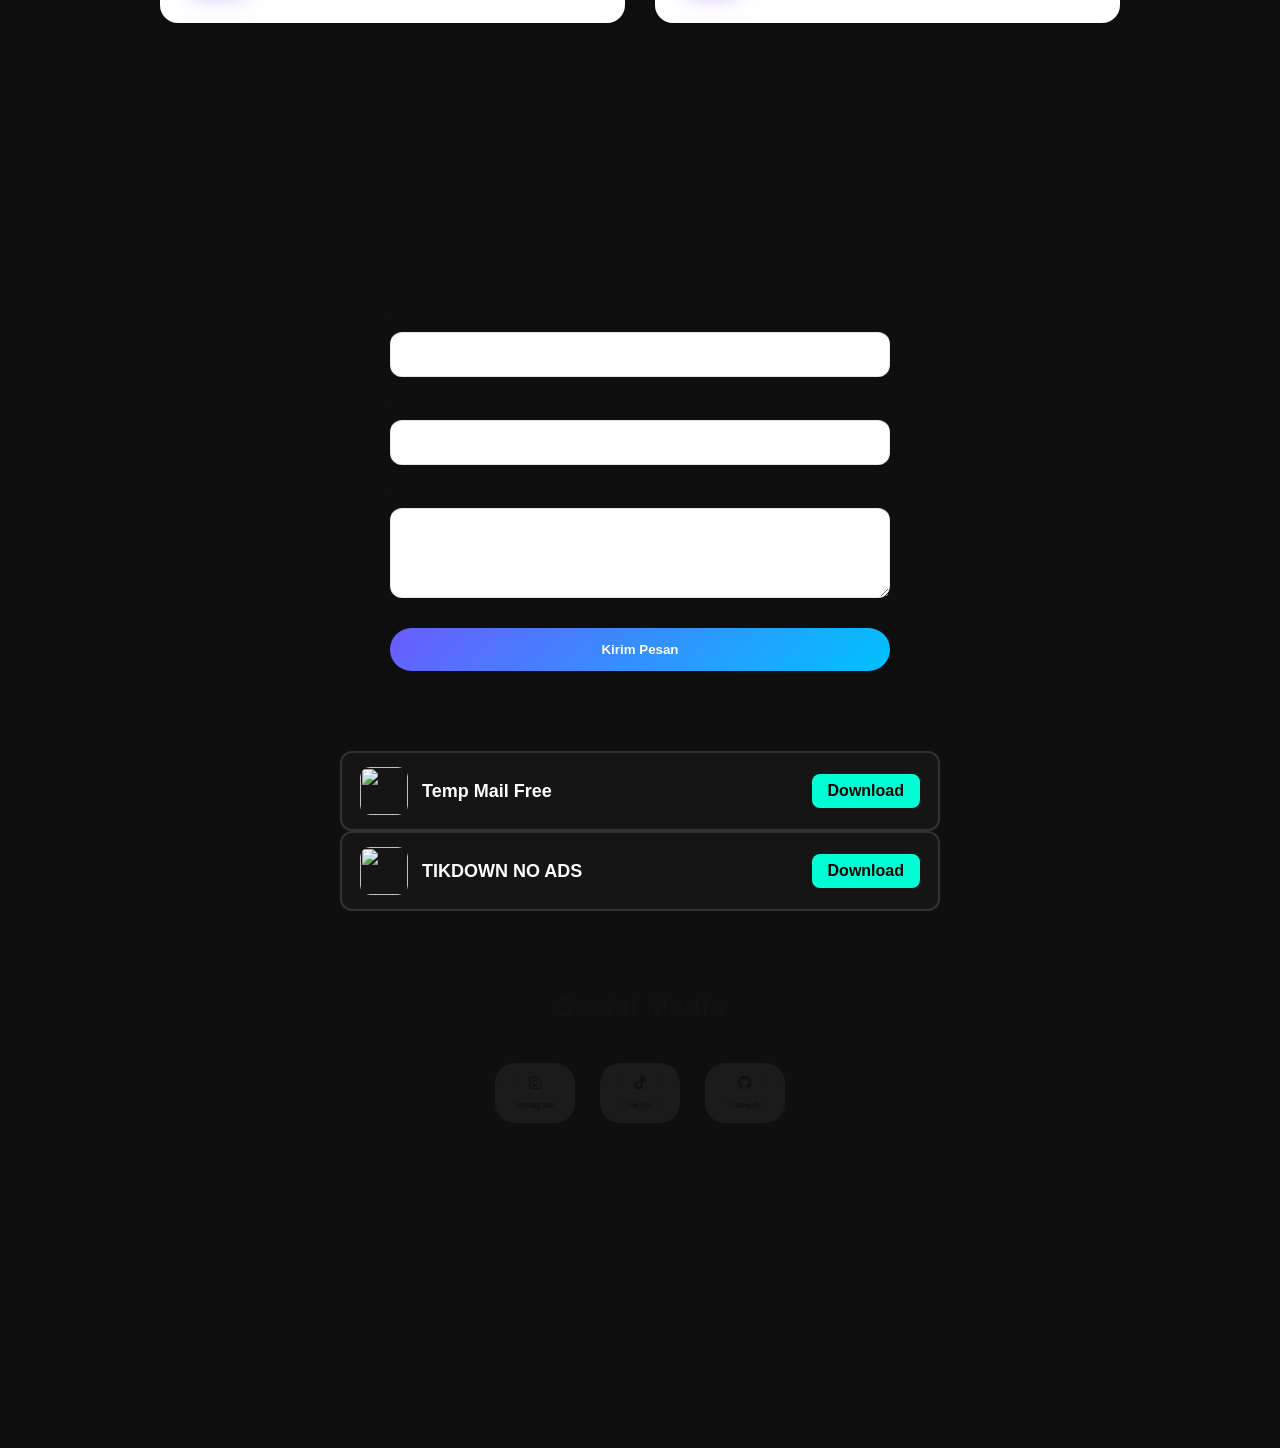
==== commit b83de4e1: "Add files via upload" ====
--- a/index.html
+++ b/index.html
@@ -667,6 +667,7 @@
     <li><a href="#skills" class="nav-link">Skills</a></li>
     <li><a href="#contact" class="nav-link">Contact</a></li>
       <li><a href="tempmailv2.html" class="nav-link">TEMP-MAIL</a></li>
+<li><a href="tikdown.html" class="nav-link">TIK DOWNLOADER</a></li>
   </ul>
 
   <div class="nav-right">
@@ -682,6 +683,7 @@
         <a href="#skills">Skills</a>
         <a href="#contact">Contact</a>
                <a href="tempmailv2.html">TEMP-MAIL</a>
+                              <a href="tikdown.html">TIK DOWNLOADER</a>
       </div>
     </div>
 
@@ -826,6 +828,20 @@
 </div>
 
 <a href="app-release.apk" class="download-btn">
+Download
+</a>
+
+</div>
+<div class="app-box">
+
+<div class="app-left">
+<img src="https://i.ibb.co.com/NQyTc5f/file-0000000026d471fdaa081bab886d6db0.png" class="app-icon">
+<div class="app-name">
+TIKDOWN NO ADS
+</div>
+</div>
+
+<a href="app-release2.apk" class="download-btn">
 Download
 </a>
 
